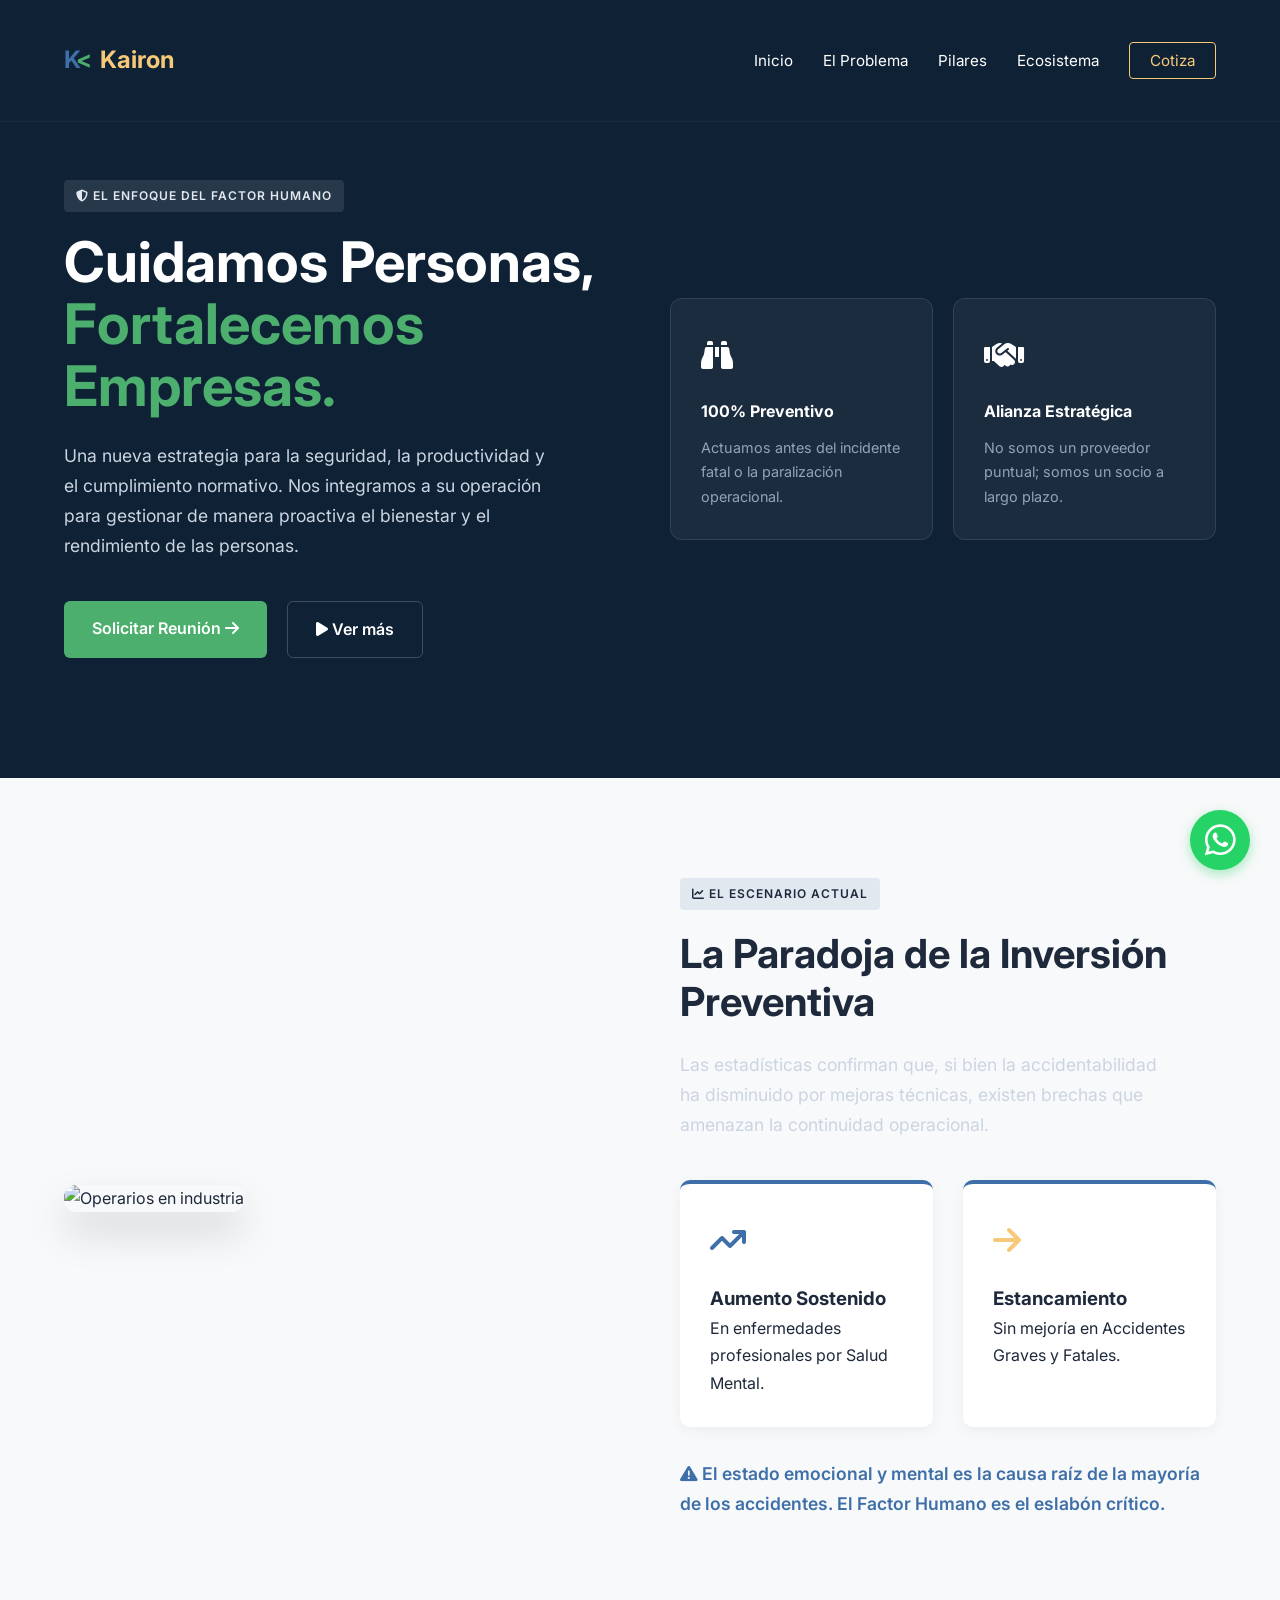
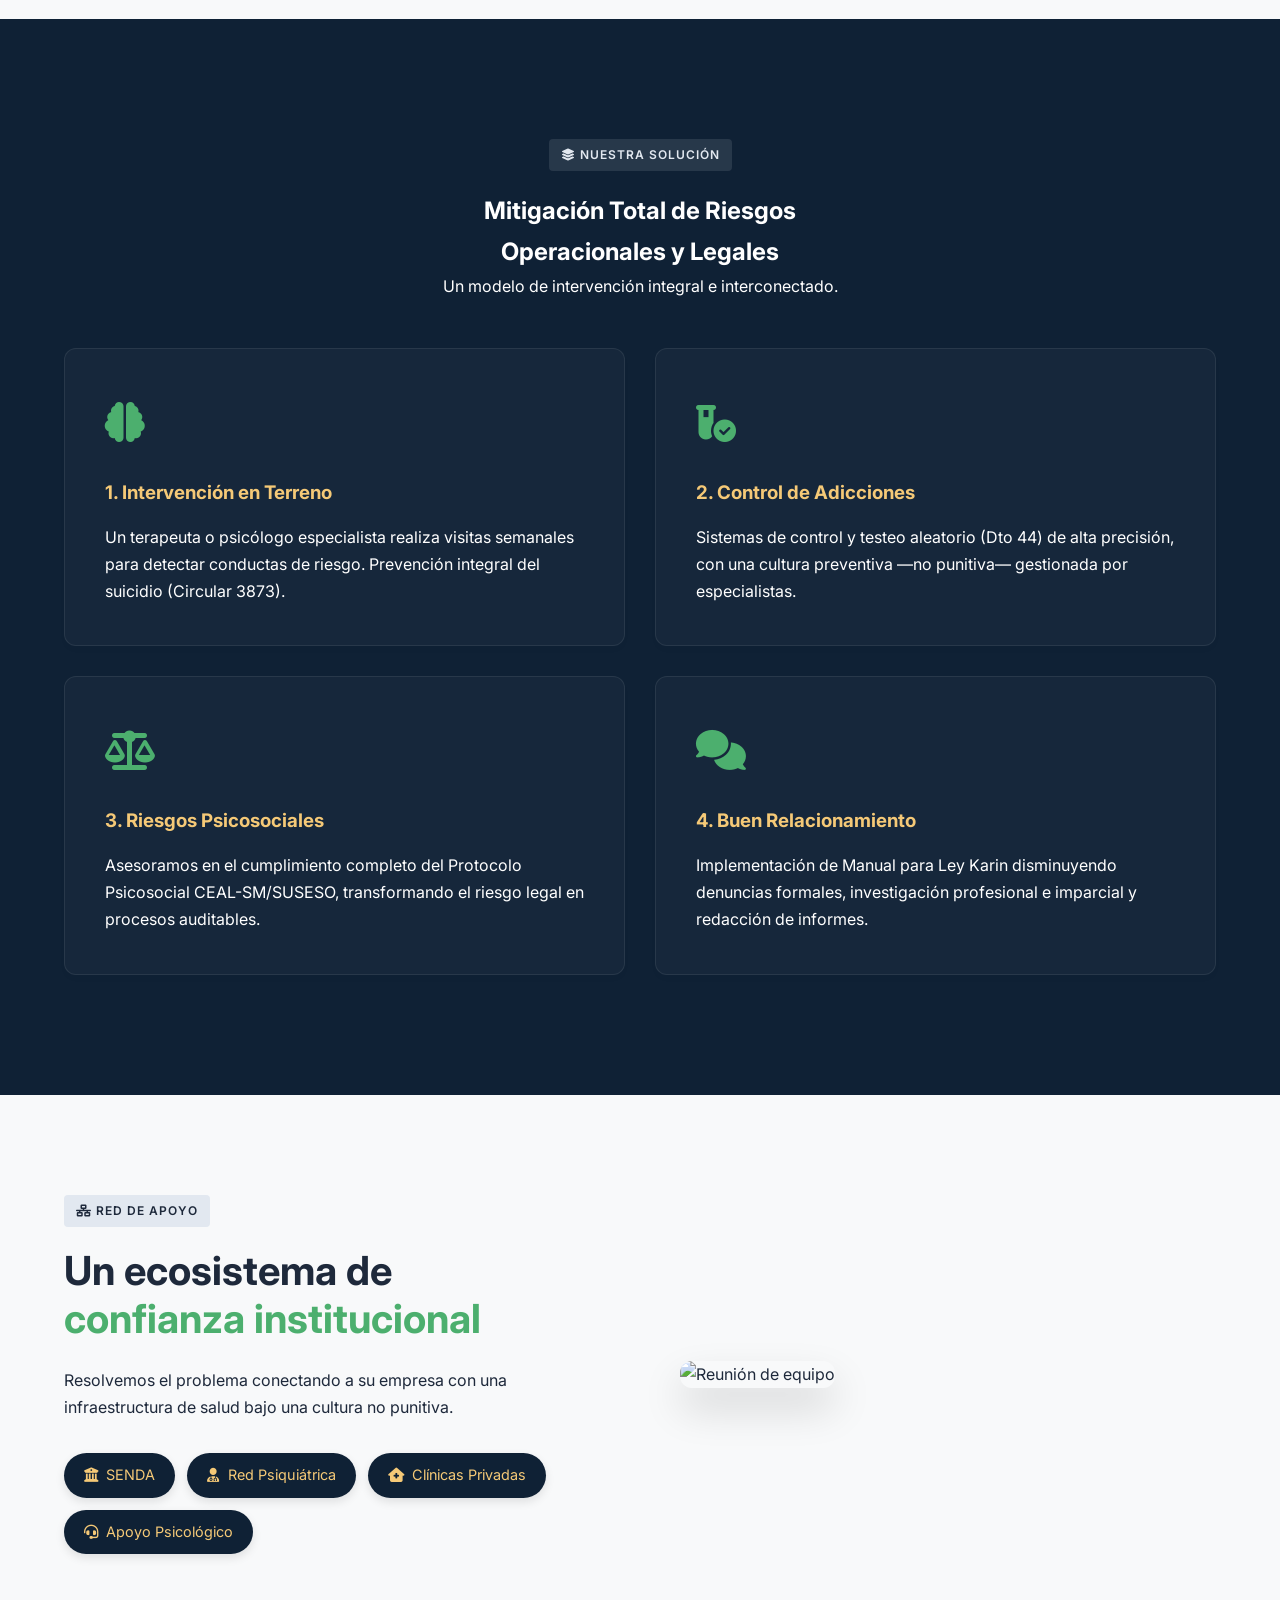
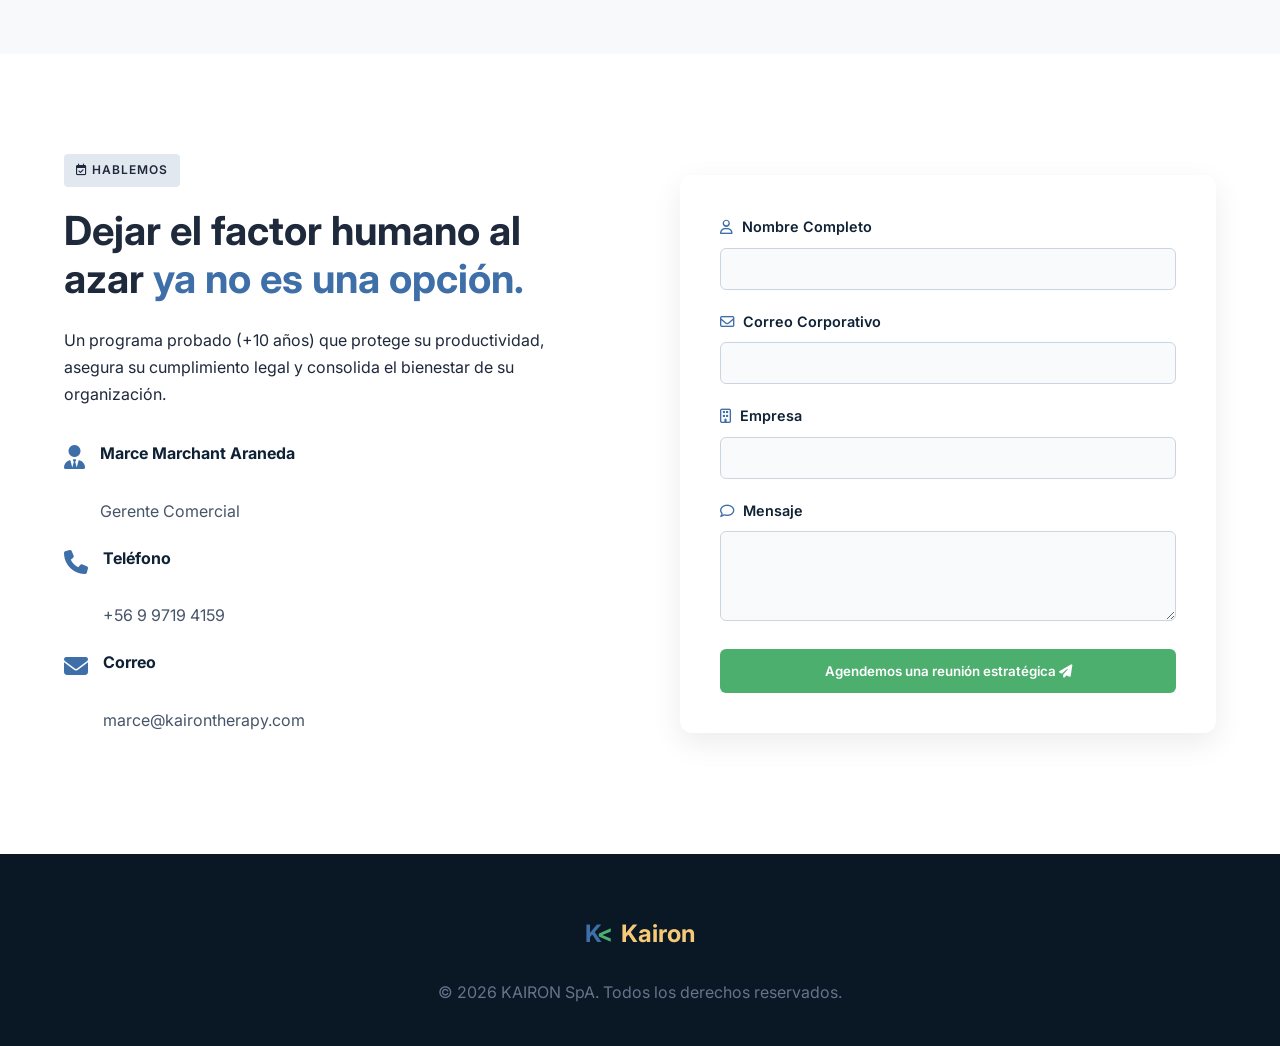
==== index.html @ 21317ecf "version no 1 del sitio" ====
<!DOCTYPE html>
<html lang="es">
<head>
    <meta charset="UTF-8">
    <meta name="viewport" content="width=device-width, initial-scale=1.0">
    <title>Kairon | Cuidamos Personas, Fortalecemos Empresas</title>
    <meta name="description" content="Una nueva estrategia para la seguridad, la productividad y el cumplimiento normativo. El Enfoque del Factor Humano.">
    <!-- Font Awesome para Iconos -->
    <link rel="stylesheet" href="https://cdnjs.cloudflare.com/ajax/libs/font-awesome/6.4.0/css/all.min.css">
    <link rel="stylesheet" href="assets/css/styles.css">
    <link href="https://fonts.googleapis.com/css2?family=Inter:wght@300;400;600;700&display=swap" rel="stylesheet">
</head>
<body>

    <!-- Navegación -->
    <nav id="navbar">
        <div class="nav-container">
            <div class="logo">
                <span class="logo-k">K<span class="logo-arrow">&lt;</span></span> <span class="logo-text">Kairon</span>
            </div>
            <div class="hamburger" id="hamburger">
                <span></span><span></span><span></span>
            </div>
            <ul class="nav-links" id="nav-links">
                <li><a href="#inicio">Inicio</a></li>
                <li><a href="#el-problema">El Problema</a></li>
                <li><a href="#servicios">Pilares</a></li>
                <li><a href="#ecosistema">Ecosistema</a></li>
                <li><a href="#contacto" class="btn-outline">Cotiza</a></li>
            </ul>
        </div>
    </nav>

    <!-- Hero Section con Imagen de Fondo -->
    <section id="inicio" class="hero section-dark has-bg-img" style="background-image: url('https://images.unsplash.com/photo-1541888086425-d81bb19240f5?ixlib=rb-4.0.3&auto=format&fit=crop&w=1920&q=80');">
        <div class="hero-overlay"></div>
        <div class="container hero-grid relative-z">
            <div class="hero-content">
                <div class="badge"><i class="fa-solid fa-shield-halved"></i> EL ENFOQUE DEL FACTOR HUMANO</div>
                <h1>Cuidamos Personas,<br><span class="highlight-green">Fortalecemos Empresas.</span></h1>
                <p>Una nueva estrategia para la seguridad, la productividad y el cumplimiento normativo. Nos integramos a su operación para gestionar de manera proactiva el bienestar y el rendimiento de las personas.</p>
                
                <div class="hero-actions">
                    <a href="#contacto" class="btn-primary">Solicitar Reunión <i class="fa-solid fa-arrow-right"></i></a>
                    <a href="#el-problema" class="btn-secondary"><i class="fa-solid fa-play"></i> Ver más</a>
                </div>
            </div>
            
            <div class="hero-cards">
                <div class="glass-card">
                    <div class="card-icon blue-icon"><i class="fa-solid fa-binoculars"></i></div>
                    <h4>100% Preventivo</h4>
                    <p>Actuamos antes del incidente fatal o la paralización operacional.</p>
                </div>
                <div class="glass-card">
                    <div class="card-icon green-icon"><i class="fa-solid fa-handshake"></i></div>
                    <h4>Alianza Estratégica</h4>
                    <p>No somos un proveedor puntual; somos un socio a largo plazo.</p>
                </div>
            </div>
        </div>
    </section>

    <!-- El Problema (Split Layout con Imagen) -->
    <section id="el-problema" class="section-light">
        <div class="container split-layout">
            <div class="image-content">
                <img src="https://images.unsplash.com/photo-1581091226825-a6a2a5aee158?ixlib=rb-4.0.3&auto=format&fit=crop&w=800&q=80" alt="Operarios en industria" class="rounded-img shadow-lg">
            </div>
            <div class="text-content">
                <div class="badge-light"><i class="fa-solid fa-chart-line"></i> EL ESCENARIO ACTUAL</div>
                <h2>La Paradoja de la Inversión Preventiva</h2>
                <p class="subtitle">Las estadísticas confirman que, si bien la accidentabilidad ha disminuido por mejoras técnicas, existen brechas que amenazan la continuidad operacional.</p>
                
                <div class="problem-grid mt-4">
                    <div class="problem-card">
                        <div class="problem-icon highlight-blue"><i class="fa-solid fa-arrow-trend-up"></i></div>
                        <h3>Aumento Sostenido</h3>
                        <p>En enfermedades profesionales por Salud Mental.</p>
                    </div>
                    <div class="problem-card">
                        <div class="problem-icon highlight-cream"><i class="fa-solid fa-arrow-right"></i></div>
                        <h3>Estancamiento</h3>
                        <p>Sin mejoría en Accidentes Graves y Fatales.</p>
                    </div>
                </div>
                <p class="mt-4 highlight-blue" style="font-weight: 600; font-size: 1.1rem;">
                    <i class="fa-solid fa-triangle-exclamation"></i> El estado emocional y mental es la causa raíz de la mayoría de los accidentes. El Factor Humano es el eslabón crítico.
                </p>
            </div>
        </div>
    </section>

    <!-- Servicios (4 Pilares) con Iconos Modernos -->
    <section id="servicios" class="section-dark">
        <div class="container">
            <div class="text-center mb-5">
                <div class="badge"><i class="fa-solid fa-layer-group"></i> NUESTRA SOLUCIÓN</div>
                <h2>Mitigación Total de Riesgos<br>Operacionales y Legales</h2>
                <p>Un modelo de intervención integral e interconectado.</p>
            </div>
            <div class="services-grid">
                <div class="service-card dark">
                    <div class="service-icon"><i class="fa-solid fa-brain"></i></div>
                    <h3>1. Intervención en Terreno</h3>
                    <p>Un terapeuta o psicólogo especialista realiza visitas semanales para detectar conductas de riesgo. Prevención integral del suicidio (Circular 3873).</p>
                </div>
                <div class="service-card dark">
                    <div class="service-icon"><i class="fa-solid fa-vial-circle-check"></i></div>
                    <h3>2. Control de Adicciones</h3>
                    <p>Sistemas de control y testeo aleatorio (Dto 44) de alta precisión, con una cultura preventiva —no punitiva— gestionada por especialistas.</p>
                </div>
                <div class="service-card dark">
                    <div class="service-icon"><i class="fa-solid fa-scale-balanced"></i></div>
                    <h3>3. Riesgos Psicosociales</h3>
                    <p>Asesoramos en el cumplimiento completo del Protocolo Psicosocial CEAL-SM/SUSESO, transformando el riesgo legal en procesos auditables.</p>
                </div>
                <div class="service-card dark">
                    <div class="service-icon"><i class="fa-solid fa-comments"></i></div>
                    <h3>4. Buen Relacionamiento</h3>
                    <p>Implementación de Manual para Ley Karin disminuyendo denuncias formales, investigación profesional e imparcial y redacción de informes.</p>
                </div>
            </div>
        </div>
    </section>

    <!-- Inteligencia y Ecosistema (Split Backgrounds) -->
    <section id="ecosistema" class="section-light">
        <div class="container split-layout">
            <div class="text-content">
                <div class="badge-light"><i class="fa-solid fa-network-wired"></i> RED DE APOYO</div>
                <h2>Un ecosistema de<br><span class="highlight-green">confianza institucional</span></h2>
                <p>Resolvemos el problema conectando a su empresa con una infraestructura de salud bajo una cultura no punitiva.</p>
                <div class="ecosystem-tags mt-4">
                    <span class="tag"><i class="fa-solid fa-building-columns"></i> SENDA</span>
                    <span class="tag"><i class="fa-solid fa-user-doctor"></i> Red Psiquiátrica</span>
                    <span class="tag"><i class="fa-solid fa-house-medical"></i> Clínicas Privadas</span>
                    <span class="tag"><i class="fa-solid fa-headset"></i> Apoyo Psicológico</span>
                </div>
            </div>
            <div class="image-content">
                <img src="https://images.unsplash.com/photo-1552664730-d307ca884978?ixlib=rb-4.0.3&auto=format&fit=crop&w=800&q=80" alt="Reunión de equipo" class="rounded-img shadow-lg">
            </div>
        </div>
    </section>

    <!-- Contacto Funcional -->
    <section id="contacto" class="section-white">
        <div class="container split-layout">
            <div class="contact-info">
                <div class="badge-light"><i class="fa-regular fa-calendar-check"></i> HABLEMOS</div>
                <h2>Dejar el factor humano al azar <span class="highlight-blue">ya no es una opción.</span></h2>
                <p>Un programa probado (+10 años) que protege su productividad, asegura su cumplimiento legal y consolida el bienestar de su organización.</p>
                
                <div class="contact-details mt-4">
                    <div class="detail-item">
                        <i class="fa-solid fa-user-tie highlight-blue"></i>
                        <div>
                            <strong>Marce Marchant Araneda</strong><br>
                            Gerente Comercial
                        </div>
                    </div>
                    <div class="detail-item">
                        <i class="fa-solid fa-phone highlight-blue"></i>
                        <div>
                            <strong>Teléfono</strong><br>
                            +56 9 9719 4159
                        </div>
                    </div>
                    <div class="detail-item">
                        <i class="fa-solid fa-envelope highlight-blue"></i>
                        <div>
                            <strong>Correo</strong><br>
                            marce@kairontherapy.com
                        </div>
                    </div>
                </div>
            </div>
            
            <div class="contact-form-container">
                <form class="elegant-form" action="enviar.php" method="POST">
                    <div class="form-group">
                        <label><i class="fa-regular fa-user"></i> Nombre Completo</label>
                        <input type="text" name="nombre" required>
                    </div>
                    <div class="form-group">
                        <label><i class="fa-regular fa-envelope"></i> Correo Corporativo</label>
                        <input type="email" name="correo" required>
                    </div>
                    <div class="form-group">
                        <label><i class="fa-regular fa-building"></i> Empresa</label>
                        <input type="text" name="empresa" required>
                    </div>
                    <div class="form-group">
                        <label><i class="fa-regular fa-comment"></i> Mensaje</label>
                        <textarea rows="4" name="mensaje" required></textarea>
                    </div>
                    <button type="submit" class="btn-primary full-width">Agendemos una reunión estratégica <i class="fa-solid fa-paper-plane"></i></button>
                </form>
            </div>
        </div>
    </section>

    <!-- WhatsApp Flotante -->
    <a href="https://wa.me/56997194159" class="whatsapp-btn" target="_blank" rel="noopener noreferrer">
        <i class="fa-brands fa-whatsapp"></i>
    </a>

    <footer>
        <div class="container text-center">
            <div class="logo justify-center mb-4">
                <span class="logo-k">K<span class="logo-arrow">&lt;</span></span> <span class="logo-text">Kairon</span>
            </div>
            <p>&copy; 2026 KAIRON SpA. Todos los derechos reservados.</p>
        </div>
    </footer>

    <script src="assets/js/script.js"></script>
</body>
</html>
---- assets/css/styles.css ----
/* Variables Globales (Paleta Kairon SpA) */
:root {
    --bg-dark: #0f2135; /* Azul oscuro Kairon */
    --bg-darker: #0a1725;
    --bg-light: #f8f9fa;
    --bg-white: #ffffff;
    --text-cream: #F5C977; /* Crema Kairon */
    --text-green: #4CAF6E; /* Verde Kairon */
    --text-blue: #3E6FA8;  /* Celeste Kairon */
    --text-light: #e2e8f0;
    --text-dark: #1e293b;
    --font-main: 'Inter', sans-serif;
}

* { margin: 0; padding: 0; box-sizing: border-box; font-family: var(--font-main); }
body { background-color: var(--bg-white); color: var(--text-dark); line-height: 1.7; -webkit-font-smoothing: antialiased; }
.container { max-width: 1200px; margin: 0 auto; padding: 0 24px; }
.mb-4 { margin-bottom: 1.5rem; } .mb-5 { margin-bottom: 3rem; } 
.mt-4 { margin-top: 2rem; } .mt-5 { margin-top: 3rem; }
.text-center { text-align: center; }
.justify-center { justify-content: center; }
.relative-z { position: relative; z-index: 2; }

/* Tipografía de utilidad */
.highlight-green { color: var(--text-green); }
.highlight-cream { color: var(--text-cream); }
.highlight-blue { color: var(--text-blue); }

/* Botones */
.btn-primary { background-color: var(--text-green); color: var(--bg-white); padding: 14px 28px; border-radius: 6px; text-decoration: none; font-weight: 600; display: inline-block; border: none; cursor: pointer; transition: 0.3s; }
.btn-primary:hover { background-color: #3d8c58; transform: translateY(-2px); }
.btn-secondary { background-color: transparent; color: var(--bg-white); padding: 14px 28px; border-radius: 6px; text-decoration: none; font-weight: 600; display: inline-block; border: 1px solid rgba(255,255,255,0.2); transition: 0.3s; }
.btn-secondary:hover { background-color: rgba(255,255,255,0.1); }
.btn-outline { border: 1px solid var(--text-cream); color: var(--text-cream) !important; padding: 8px 20px; border-radius: 4px; }
.btn-outline:hover { background-color: var(--text-cream); color: var(--bg-dark) !important; }
.full-width { width: 100%; text-align: center; }

/* Navegación */
nav { position: fixed; top: 0; width: 100%; background-color: var(--bg-dark); z-index: 1000; transition: 0.3s; border-bottom: 1px solid rgba(255,255,255,0.05); }
.nav-container { max-width: 1200px; margin: 0 auto; display: flex; justify-content: space-between; align-items: center; padding: 20px 24px; }
.logo { font-size: 24px; font-weight: 700; display: flex; align-items: center; gap: 8px; }
.logo-k { color: var(--text-blue); } .logo-arrow { color: var(--text-green); margin-left: -5px; } .logo-text { color: var(--text-cream); }
.nav-links { list-style: none; display: flex; align-items: center; gap: 30px; }
.nav-links a { color: var(--bg-white); text-decoration: none; font-size: 0.95rem; transition: 0.3s; }
.nav-links a:hover { opacity: 0.8; }
.hamburger { display: none; cursor: pointer; flex-direction: column; gap: 5px; }
.hamburger span { width: 25px; height: 3px; background-color: var(--text-cream); border-radius: 2px; }

/* Imágenes y Fondos */
.has-bg-img { position: relative; background-size: cover; background-position: center; background-attachment: fixed; }
.hero-overlay { position: absolute; top: 0; left: 0; width: 100%; height: 100%; background: linear-gradient(to right, rgba(15,33,53,0.95) 0%, rgba(15,33,53,0.7) 100%); z-index: 1; }
.rounded-img { width: 100%; border-radius: 12px; object-fit: cover; }
.shadow-lg { box-shadow: 0 20px 40px rgba(0,0,0,0.15); }

/* Secciones */
.section-dark { background-color: var(--bg-dark); color: var(--bg-white); padding: 120px 0; }
.section-light { background-color: var(--bg-light); color: var(--text-dark); padding: 100px 0; }
.section-white { background-color: var(--bg-white); color: var(--text-dark); padding: 100px 0; }

/* Hero */
.hero-grid { display: grid; grid-template-columns: 1fr 1fr; gap: 60px; align-items: center; margin-top: 60px; }
.badge, .badge-light { display: inline-block; padding: 6px 12px; border-radius: 4px; font-size: 0.75rem; letter-spacing: 1px; margin-bottom: 20px; font-weight: 600; }
.badge { background: rgba(255,255,255,0.1); color: var(--text-light); }
.badge-light { background: #e2e8f0; color: var(--text-dark); }
.hero-content h1 { font-size: 3.5rem; line-height: 1.1; margin-bottom: 24px; }
.hero-content p, .subtitle { font-size: 1.1rem; color: #cbd5e1; margin-bottom: 40px; max-width: 90%; }
.hero-actions { display: flex; gap: 20px; flex-wrap: wrap; }
.hero-cards { display: grid; grid-template-columns: 1fr 1fr; gap: 20px; }
.glass-card { background: rgba(255,255,255,0.05); backdrop-filter: blur(10px); border: 1px solid rgba(255,255,255,0.1); padding: 30px; border-radius: 12px; }
.glass-card h4 { color: var(--bg-white); margin-bottom: 10px; }
.glass-card p { font-size: 0.9rem; color: #94a3b8; }
.card-icon { font-size: 2rem; margin-bottom: 15px; }

/* Grids Especiales */
.split-layout { display: grid; grid-template-columns: 1fr 1fr; gap: 80px; align-items: center; }
.split-layout h2 { font-size: 2.5rem; margin-bottom: 24px; line-height: 1.2; }
.problem-grid { display: grid; grid-template-columns: 1fr 1fr; gap: 30px; text-align: left; }
.problem-card { background: var(--bg-white); padding: 30px; border-radius: 10px; box-shadow: 0 4px 15px rgba(0,0,0,0.05); border-top: 4px solid var(--text-blue); }
.problem-icon { font-size: 2rem; margin-bottom: 15px; }

/* Servicios */
.services-grid { display: grid; grid-template-columns: repeat(2, 1fr); gap: 30px; }
.service-card { background: var(--bg-white); padding: 40px; border-radius: 12px; box-shadow: 0 4px 6px rgba(0,0,0,0.02); transition: transform 0.3s; }
.service-card:hover { transform: translateY(-5px); }
.service-card.dark { background: rgba(255,255,255,0.03); border: 1px solid rgba(255,255,255,0.08); }
.service-card.dark h3 { color: var(--text-cream); margin-bottom: 15px;}
.service-icon { font-size: 2.5rem; margin-bottom: 20px; color: var(--text-green); }

/* Listas y Tags */
.ecosystem-tags { display: flex; flex-wrap: wrap; gap: 12px; }
.tag { background: var(--bg-dark); color: var(--text-cream); padding: 10px 20px; border-radius: 30px; font-size: 0.9rem; display: flex; align-items: center; gap: 8px; box-shadow: 0 4px 10px rgba(0,0,0,0.1); }

/* Formulario */
.elegant-form { background: var(--bg-white); padding: 40px; border-radius: 12px; box-shadow: 0 10px 30px rgba(0,0,0,0.08); }
.form-group { margin-bottom: 20px; }
.form-group label { display: block; margin-bottom: 8px; font-size: 0.9rem; font-weight: 600; color: var(--bg-dark); }
.form-group label i { color: var(--text-blue); margin-right: 5px; }
.form-group input, .form-group textarea { width: 100%; padding: 12px; border: 1px solid #cbd5e1; border-radius: 6px; background: #f8fafc; transition: 0.3s; }
.form-group input:focus, .form-group textarea:focus { outline: none; border-color: var(--text-green); background: var(--bg-white); }

.detail-item { display: flex; align-items: flex-start; gap: 15px; margin-bottom: 20px; color: #475569; }
.detail-item i { font-size: 1.5rem; margin-top: 5px; }
.detail-item strong { color: var(--bg-dark); display: block; margin-bottom: 3px;}

/* WhatsApp */
.whatsapp-btn { position: fixed; bottom: 30px; right: 30px; background-color: #25d366; color: white; border-radius: 50%; width: 60px; height: 60px; display: flex; align-items: center; justify-content: center; box-shadow: 0 4px 12px rgba(37,211,102,0.4); z-index: 999; transition: 0.3s; font-size: 35px; text-decoration: none; }
.whatsapp-btn:hover { transform: scale(1.1); }
footer { background-color: var(--bg-darker); color: #64748b; padding: 60px 0 40px; }

/* Responsive Media Queries */
@media (max-width: 992px) {
    .hero-grid, .split-layout, .services-grid, .problem-grid { grid-template-columns: 1fr; gap: 40px; }
    .hero-content h1 { font-size: 2.8rem; }
}

@media (max-width: 768px) {
    .hamburger { display: flex; }
    .nav-links { position: absolute; top: 100%; left: 0; width: 100%; background-color: var(--bg-dark); flex-direction: column; padding: 20px 0; gap: 15px; display: none; border-top: 1px solid rgba(255,255,255,0.1); }
    .nav-links.active { display: flex; }
    .hero-content h1 { font-size: 2.2rem; }
    .hero-cards { grid-template-columns: 1fr; }
    .section-dark, .section-light, .section-white { padding: 60px 0; }
    .elegant-form { padding: 25px; }
}
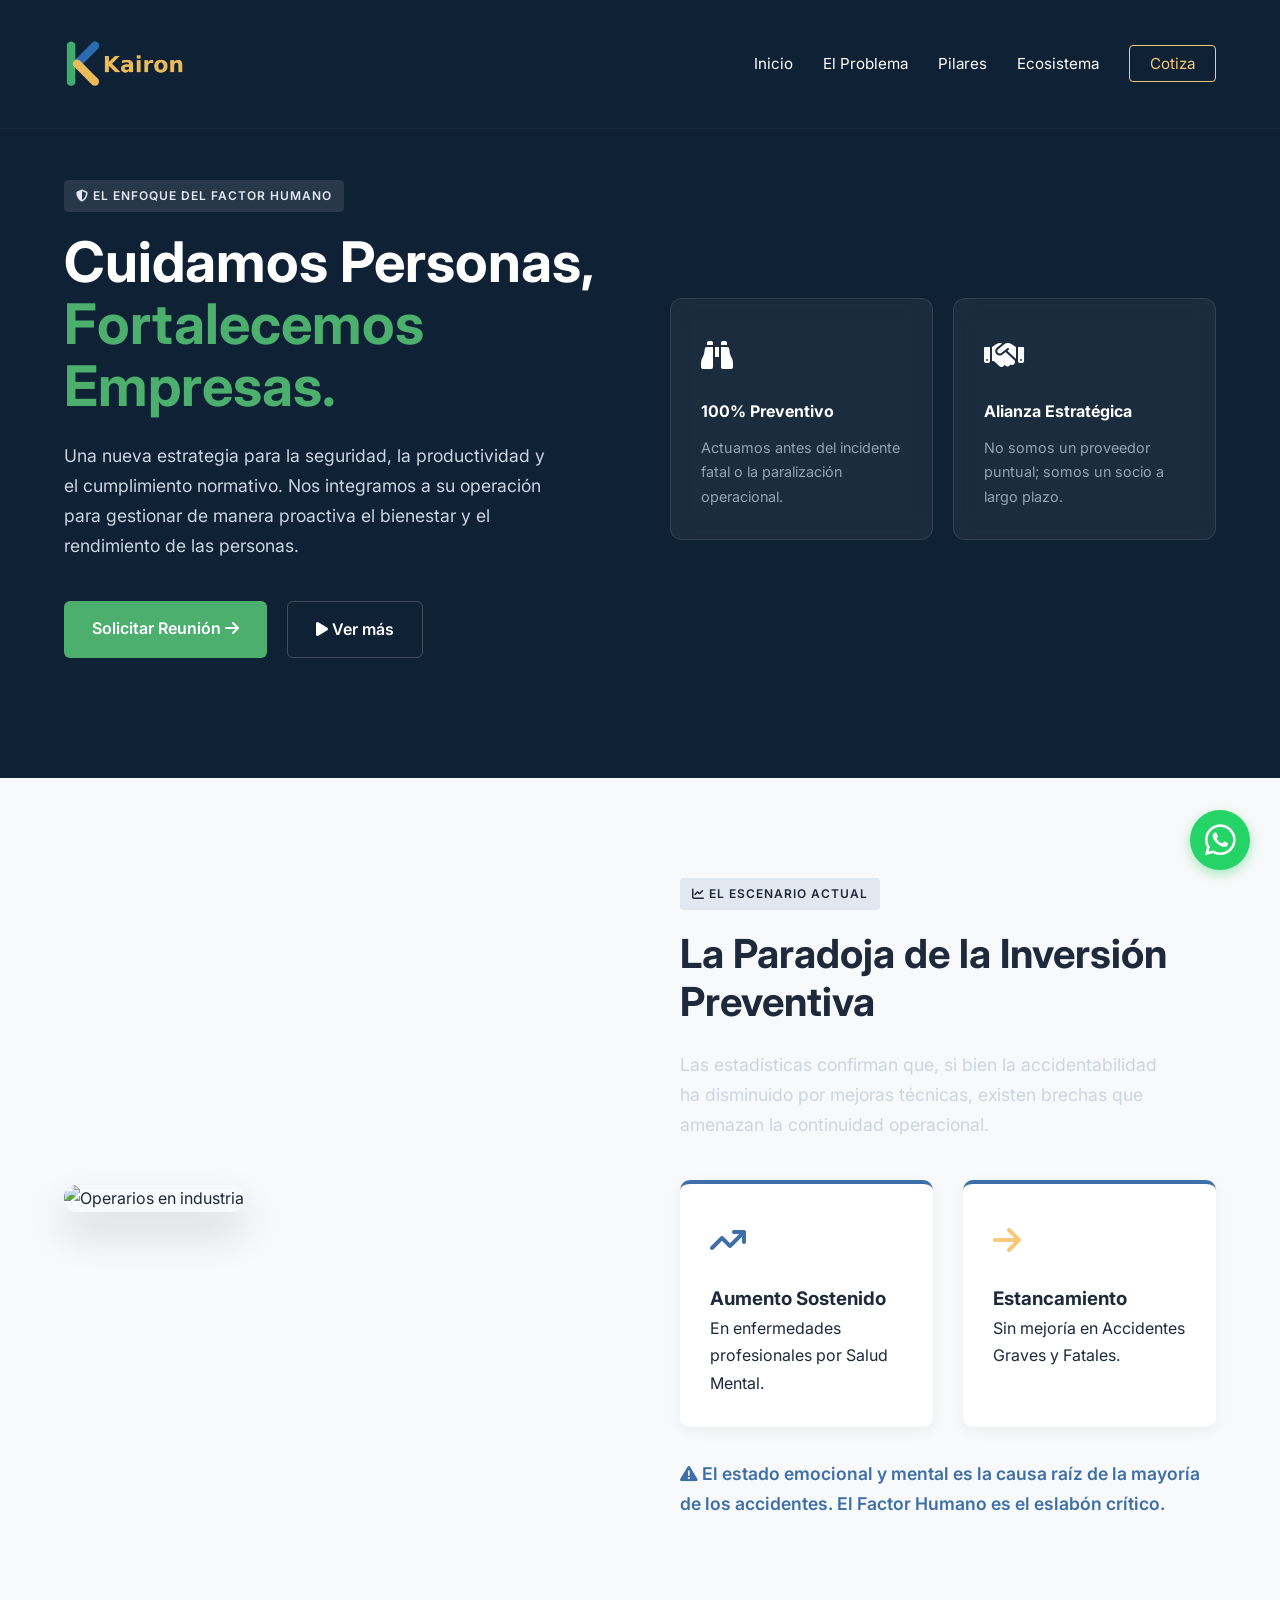
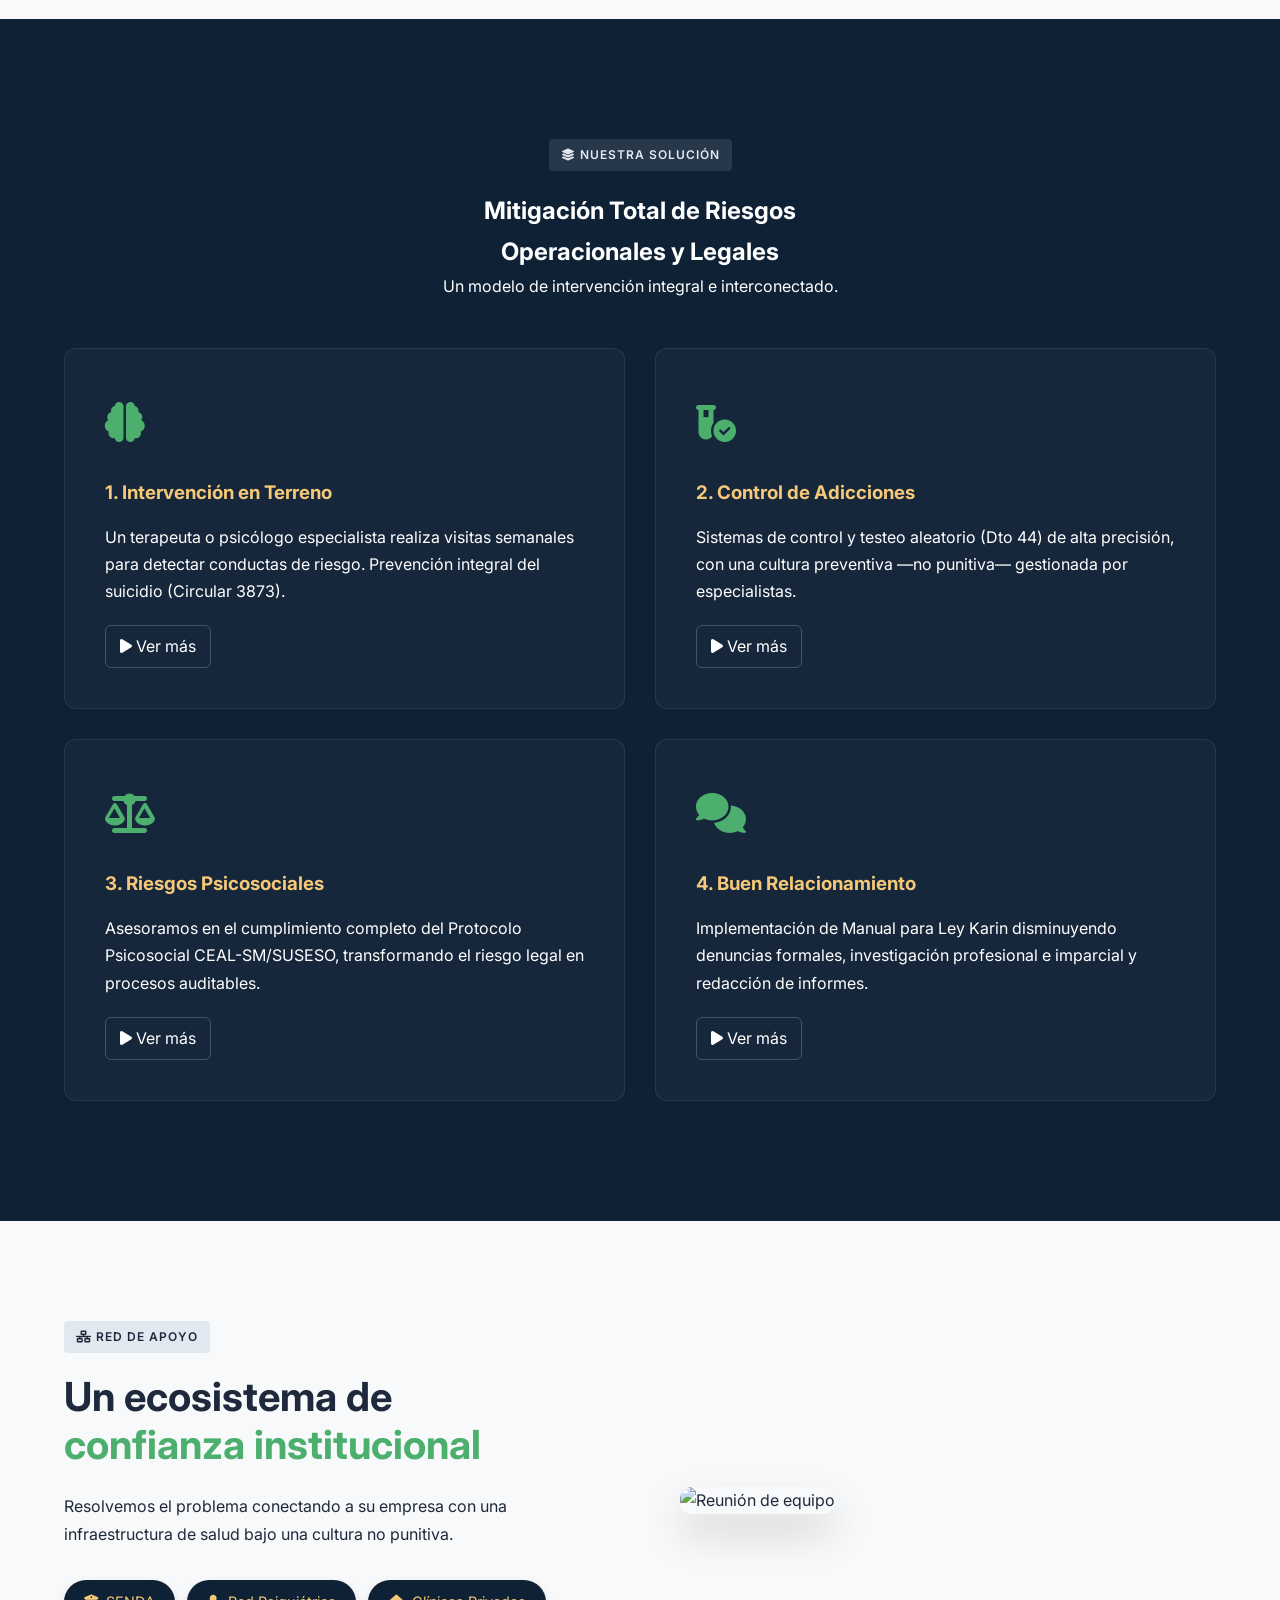
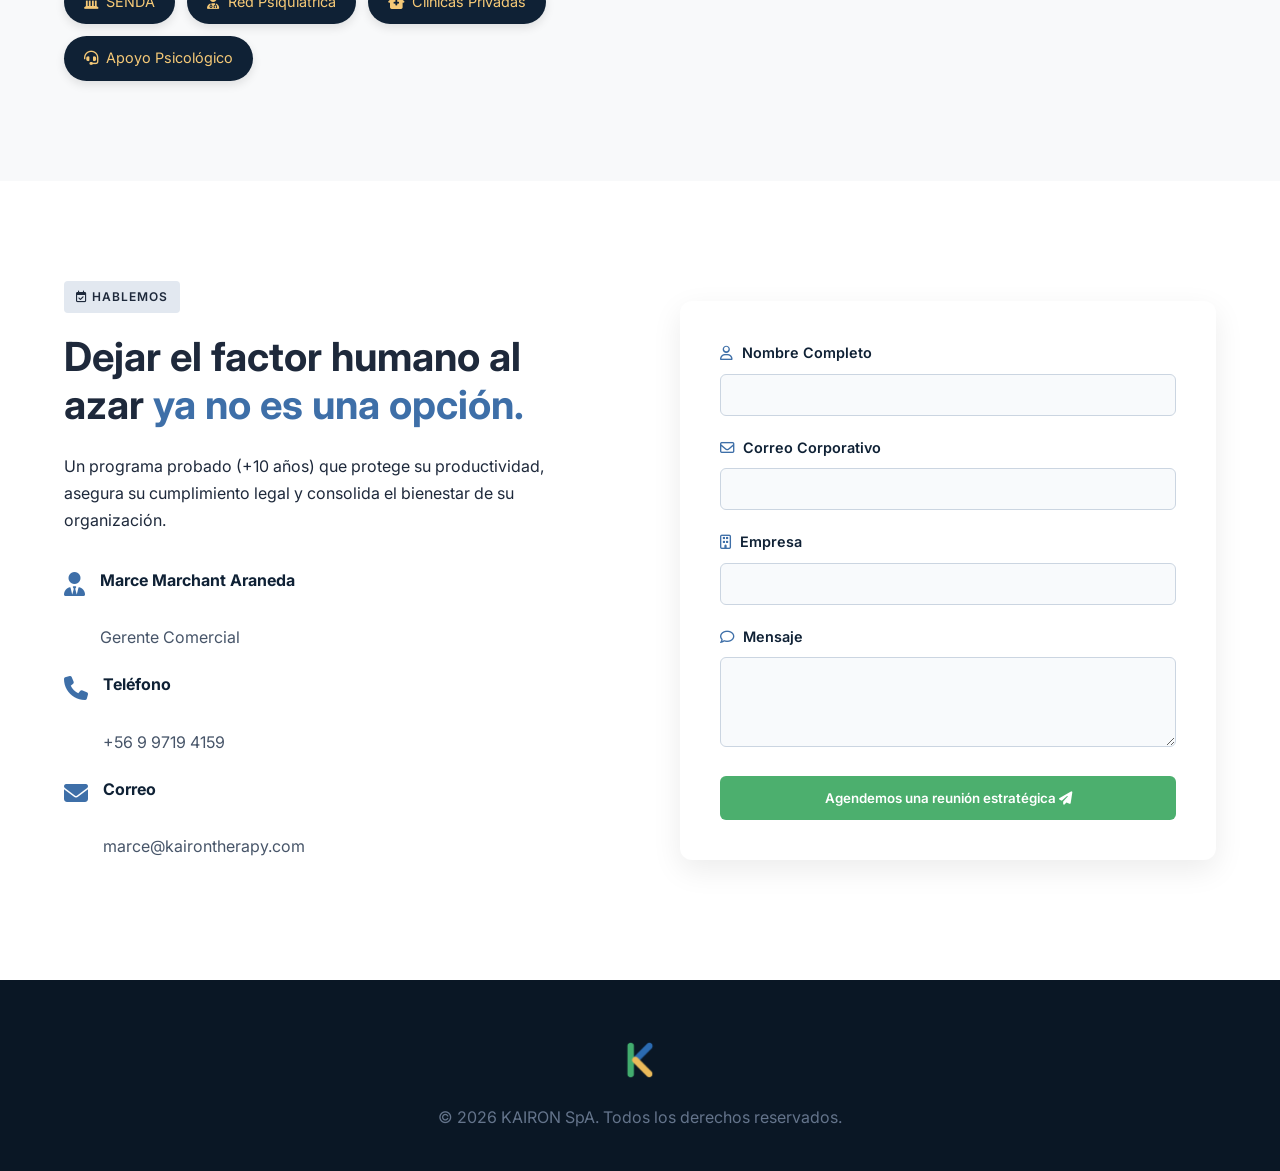
==== commit ef9232ed: "home settings + pilares page" ====
--- a/index.html
+++ b/index.html
@@ -9,6 +9,7 @@
     <link rel="stylesheet" href="https://cdnjs.cloudflare.com/ajax/libs/font-awesome/6.4.0/css/all.min.css">
     <link rel="stylesheet" href="assets/css/styles.css">
     <link href="https://fonts.googleapis.com/css2?family=Inter:wght@300;400;600;700&display=swap" rel="stylesheet">
+    <link rel="icon" type="image/png" href="./assets/img/logos/Kairon_iso.png">
 </head>
 <body>
 
@@ -16,7 +17,7 @@
     <nav id="navbar">
         <div class="nav-container">
             <div class="logo">
-                <span class="logo-k">K<span class="logo-arrow">&lt;</span></span> <span class="logo-text">Kairon</span>
+                <img class="logo-k" src="./assets/img/logos/Kairon-logo_horizontal_1.png" alt="logo kairon therapy">
             </div>
             <div class="hamburger" id="hamburger">
                 <span></span><span></span><span></span>
@@ -104,21 +105,25 @@
                     <div class="service-icon"><i class="fa-solid fa-brain"></i></div>
                     <h3>1. Intervención en Terreno</h3>
                     <p>Un terapeuta o psicólogo especialista realiza visitas semanales para detectar conductas de riesgo. Prevención integral del suicidio (Circular 3873).</p>
+                    <div class="btn-container"><a href="pilares.html#pilar-1" class="btn-tertiary"><i class="fa-solid fa-play"></i> Ver más</a></div>
                 </div>
                 <div class="service-card dark">
                     <div class="service-icon"><i class="fa-solid fa-vial-circle-check"></i></div>
                     <h3>2. Control de Adicciones</h3>
                     <p>Sistemas de control y testeo aleatorio (Dto 44) de alta precisión, con una cultura preventiva —no punitiva— gestionada por especialistas.</p>
+                    <div class="btn-container"><a href="pilares.html#pilar-2" class="btn-tertiary"><i class="fa-solid fa-play"></i> Ver más</a></div>
                 </div>
                 <div class="service-card dark">
                     <div class="service-icon"><i class="fa-solid fa-scale-balanced"></i></div>
                     <h3>3. Riesgos Psicosociales</h3>
                     <p>Asesoramos en el cumplimiento completo del Protocolo Psicosocial CEAL-SM/SUSESO, transformando el riesgo legal en procesos auditables.</p>
+                    <div class="btn-container"><a href="pilares.html#pilar-3" class="btn-tertiary"><i class="fa-solid fa-play"></i> Ver más</a></div>
                 </div>
                 <div class="service-card dark">
                     <div class="service-icon"><i class="fa-solid fa-comments"></i></div>
                     <h3>4. Buen Relacionamiento</h3>
                     <p>Implementación de Manual para Ley Karin disminuyendo denuncias formales, investigación profesional e imparcial y redacción de informes.</p>
+                    <div class="btn-container"><a href="pilares.html#pilar-4" class="btn-tertiary"><i class="fa-solid fa-play"></i> Ver más</a></div>
                 </div>
             </div>
         </div>
@@ -209,7 +214,7 @@
     <footer>
         <div class="container text-center">
             <div class="logo justify-center mb-4">
-                <span class="logo-k">K<span class="logo-arrow">&lt;</span></span> <span class="logo-text">Kairon</span>
+                <img class="iso" src="./assets/img/logos/Kairon_iso.png" alt="Iso Kairon Therapy">
             </div>
             <p>&copy; 2026 KAIRON SpA. Todos los derechos reservados.</p>
         </div>
--- a/assets/css/styles.css
+++ b/assets/css/styles.css
@@ -1,124 +1,748 @@
 /* Variables Globales (Paleta Kairon SpA) */
 :root {
-    --bg-dark: #0f2135; /* Azul oscuro Kairon */
+    --bg-dark: #0f2135;
+    /* Azul oscuro Kairon */
     --bg-darker: #0a1725;
     --bg-light: #f8f9fa;
     --bg-white: #ffffff;
-    --text-cream: #F5C977; /* Crema Kairon */
-    --text-green: #4CAF6E; /* Verde Kairon */
-    --text-blue: #3E6FA8;  /* Celeste Kairon */
+    --text-cream: #F5C977;
+    /* Crema Kairon */
+    --text-green: #4CAF6E;
+    /* Verde Kairon */
+    --text-blue: #3E6FA8;
+    /* Celeste Kairon */
     --text-light: #e2e8f0;
     --text-dark: #1e293b;
     --font-main: 'Inter', sans-serif;
 }
 
-* { margin: 0; padding: 0; box-sizing: border-box; font-family: var(--font-main); }
-body { background-color: var(--bg-white); color: var(--text-dark); line-height: 1.7; -webkit-font-smoothing: antialiased; }
-.container { max-width: 1200px; margin: 0 auto; padding: 0 24px; }
-.mb-4 { margin-bottom: 1.5rem; } .mb-5 { margin-bottom: 3rem; } 
-.mt-4 { margin-top: 2rem; } .mt-5 { margin-top: 3rem; }
-.text-center { text-align: center; }
-.justify-center { justify-content: center; }
-.relative-z { position: relative; z-index: 2; }
+* {
+    margin: 0;
+    padding: 0;
+    box-sizing: border-box;
+    font-family: var(--font-main);
+}
+
+body {
+    background-color: var(--bg-white);
+    color: var(--text-dark);
+    line-height: 1.7;
+    -webkit-font-smoothing: antialiased;
+}
+
+.container {
+    max-width: 1200px;
+    margin: 0 auto;
+    padding: 0 24px;
+}
+
+.mb-4 {
+    margin-bottom: 1.5rem;
+}
+
+.mb-5 {
+    margin-bottom: 3rem;
+}
+
+.mt-4 {
+    margin-top: 2rem;
+}
+
+.mt-5 {
+    margin-top: 3rem;
+}
+
+.text-center {
+    text-align: center;
+}
+
+.justify-center {
+    justify-content: center;
+}
+
+.relative-z {
+    position: relative;
+    z-index: 2;
+}
 
 /* Tipografía de utilidad */
-.highlight-green { color: var(--text-green); }
-.highlight-cream { color: var(--text-cream); }
-.highlight-blue { color: var(--text-blue); }
+.highlight-green {
+    color: var(--text-green);
+}
+
+.highlight-cream {
+    color: var(--text-cream);
+}
+
+.highlight-blue {
+    color: var(--text-blue);
+}
 
 /* Botones */
-.btn-primary { background-color: var(--text-green); color: var(--bg-white); padding: 14px 28px; border-radius: 6px; text-decoration: none; font-weight: 600; display: inline-block; border: none; cursor: pointer; transition: 0.3s; }
-.btn-primary:hover { background-color: #3d8c58; transform: translateY(-2px); }
-.btn-secondary { background-color: transparent; color: var(--bg-white); padding: 14px 28px; border-radius: 6px; text-decoration: none; font-weight: 600; display: inline-block; border: 1px solid rgba(255,255,255,0.2); transition: 0.3s; }
-.btn-secondary:hover { background-color: rgba(255,255,255,0.1); }
-.btn-outline { border: 1px solid var(--text-cream); color: var(--text-cream) !important; padding: 8px 20px; border-radius: 4px; }
-.btn-outline:hover { background-color: var(--text-cream); color: var(--bg-dark) !important; }
-.full-width { width: 100%; text-align: center; }
+.btn-primary {
+    background-color: var(--text-green);
+    color: var(--bg-white);
+    padding: 14px 28px;
+    border-radius: 6px;
+    text-decoration: none;
+    font-weight: 600;
+    display: inline-block;
+    border: none;
+    cursor: pointer;
+    transition: 0.3s;
+}
+
+.btn-primary:hover {
+    background-color: #3d8c58;
+    transform: translateY(-2px);
+}
+
+.btn-secondary {
+    background-color: transparent;
+    color: var(--bg-white);
+    padding: 14px 28px;
+    border-radius: 6px;
+    text-decoration: none;
+    font-weight: 600;
+    display: inline-block;
+    border: 1px solid rgba(255, 255, 255, 0.2);
+    transition: 0.3s;
+}
+
+.btn-secondary:hover {
+    background-color: rgba(255, 255, 255, 0.1);
+}
+
+.btn-tertiary {
+    background-color: transparent;
+    color: var(--bg-white);
+    padding: 7px 14px;
+    border-radius: 6px;
+    text-decoration: none;
+    font-weight: 400;
+    display: inline-block;
+    border: 1px solid rgba(255, 255, 255, 0.2);
+    transition: 0.3s;
+}
+
+.btn-tertiary:hover {
+    background-color: rgba(255, 255, 255, 0.1);
+}
+
+.btn-outline {
+    border: 1px solid var(--text-cream);
+    color: var(--text-cream) !important;
+    padding: 8px 20px;
+    border-radius: 4px;
+}
+
+.btn-outline:hover {
+    background-color: var(--text-cream);
+    color: var(--bg-dark) !important;
+}
+
+
+.btn-container {
+    margin-top: 20px;
+}
+
+.full-width {
+    width: 100%;
+    text-align: center;
+}
 
 /* Navegación */
-nav { position: fixed; top: 0; width: 100%; background-color: var(--bg-dark); z-index: 1000; transition: 0.3s; border-bottom: 1px solid rgba(255,255,255,0.05); }
-.nav-container { max-width: 1200px; margin: 0 auto; display: flex; justify-content: space-between; align-items: center; padding: 20px 24px; }
-.logo { font-size: 24px; font-weight: 700; display: flex; align-items: center; gap: 8px; }
-.logo-k { color: var(--text-blue); } .logo-arrow { color: var(--text-green); margin-left: -5px; } .logo-text { color: var(--text-cream); }
-.nav-links { list-style: none; display: flex; align-items: center; gap: 30px; }
-.nav-links a { color: var(--bg-white); text-decoration: none; font-size: 0.95rem; transition: 0.3s; }
-.nav-links a:hover { opacity: 0.8; }
-.hamburger { display: none; cursor: pointer; flex-direction: column; gap: 5px; }
-.hamburger span { width: 25px; height: 3px; background-color: var(--text-cream); border-radius: 2px; }
+nav {
+    position: fixed;
+    top: 0;
+    width: 100%;
+    background-color: var(--bg-dark);
+    z-index: 1000;
+    transition: 0.3s;
+    border-bottom: 1px solid rgba(255, 255, 255, 0.05);
+}
+
+.nav-container {
+    max-width: 1200px;
+    margin: 0 auto;
+    display: flex;
+    justify-content: space-between;
+    align-items: center;
+    padding: 20px 24px;
+}
+
+.logo {
+    font-size: 24px;
+    font-weight: 700;
+    display: flex;
+    align-items: center;
+    gap: 8px;
+}
+
+.logo-k {
+    width: 120px;
+    height: auto;
+}
+
+.iso {
+    width: 50px;
+    height: auto;
+}
+
+.logo-arrow {
+    color: var(--text-green);
+    margin-left: -5px;
+}
+
+.logo-text {
+    color: var(--text-cream);
+}
+
+.nav-links {
+    list-style: none;
+    display: flex;
+    align-items: center;
+    gap: 30px;
+}
+
+.nav-links a {
+    color: var(--bg-white);
+    text-decoration: none;
+    font-size: 0.95rem;
+    transition: 0.3s;
+}
+
+.nav-links a:hover {
+    opacity: 0.8;
+}
+
+.hamburger {
+    display: none;
+    cursor: pointer;
+    flex-direction: column;
+    gap: 5px;
+}
+
+.hamburger span {
+    width: 25px;
+    height: 3px;
+    background-color: var(--text-cream);
+    border-radius: 2px;
+}
 
 /* Imágenes y Fondos */
-.has-bg-img { position: relative; background-size: cover; background-position: center; background-attachment: fixed; }
-.hero-overlay { position: absolute; top: 0; left: 0; width: 100%; height: 100%; background: linear-gradient(to right, rgba(15,33,53,0.95) 0%, rgba(15,33,53,0.7) 100%); z-index: 1; }
-.rounded-img { width: 100%; border-radius: 12px; object-fit: cover; }
-.shadow-lg { box-shadow: 0 20px 40px rgba(0,0,0,0.15); }
+.has-bg-img {
+    position: relative;
+    background-size: cover;
+    background-position: center;
+    background-attachment: fixed;
+}
+
+.hero-overlay {
+    position: absolute;
+    top: 0;
+    left: 0;
+    width: 100%;
+    height: 100%;
+    background: linear-gradient(to right, rgba(15, 33, 53, 0.95) 0%, rgba(15, 33, 53, 0.7) 100%);
+    z-index: 1;
+}
+
+.rounded-img {
+    width: 100%;
+    border-radius: 12px;
+    object-fit: cover;
+}
+
+.shadow-lg {
+    box-shadow: 0 20px 40px rgba(0, 0, 0, 0.15);
+}
 
 /* Secciones */
-.section-dark { background-color: var(--bg-dark); color: var(--bg-white); padding: 120px 0; }
-.section-light { background-color: var(--bg-light); color: var(--text-dark); padding: 100px 0; }
-.section-white { background-color: var(--bg-white); color: var(--text-dark); padding: 100px 0; }
+.section-dark {
+    background-color: var(--bg-dark);
+    color: var(--bg-white);
+    padding: 120px 0;
+}
+
+.section-light {
+    background-color: var(--bg-light);
+    color: var(--text-dark);
+    padding: 100px 0;
+}
+
+.section-white {
+    background-color: var(--bg-white);
+    color: var(--text-dark);
+    padding: 100px 0;
+}
 
 /* Hero */
-.hero-grid { display: grid; grid-template-columns: 1fr 1fr; gap: 60px; align-items: center; margin-top: 60px; }
-.badge, .badge-light { display: inline-block; padding: 6px 12px; border-radius: 4px; font-size: 0.75rem; letter-spacing: 1px; margin-bottom: 20px; font-weight: 600; }
-.badge { background: rgba(255,255,255,0.1); color: var(--text-light); }
-.badge-light { background: #e2e8f0; color: var(--text-dark); }
-.hero-content h1 { font-size: 3.5rem; line-height: 1.1; margin-bottom: 24px; }
-.hero-content p, .subtitle { font-size: 1.1rem; color: #cbd5e1; margin-bottom: 40px; max-width: 90%; }
-.hero-actions { display: flex; gap: 20px; flex-wrap: wrap; }
-.hero-cards { display: grid; grid-template-columns: 1fr 1fr; gap: 20px; }
-.glass-card { background: rgba(255,255,255,0.05); backdrop-filter: blur(10px); border: 1px solid rgba(255,255,255,0.1); padding: 30px; border-radius: 12px; }
-.glass-card h4 { color: var(--bg-white); margin-bottom: 10px; }
-.glass-card p { font-size: 0.9rem; color: #94a3b8; }
-.card-icon { font-size: 2rem; margin-bottom: 15px; }
+.hero-grid {
+    display: grid;
+    grid-template-columns: 1fr 1fr;
+    gap: 60px;
+    align-items: center;
+    margin-top: 60px;
+}
+
+.badge,
+.badge-light {
+    display: inline-block;
+    padding: 6px 12px;
+    border-radius: 4px;
+    font-size: 0.75rem;
+    letter-spacing: 1px;
+    margin-bottom: 20px;
+    font-weight: 600;
+}
+
+.badge {
+    background: rgba(255, 255, 255, 0.1);
+    color: var(--text-light);
+}
+
+.badge-light {
+    background: #e2e8f0;
+    color: var(--text-dark);
+}
+
+.hero-content h1 {
+    font-size: 3.5rem;
+    line-height: 1.1;
+    margin-bottom: 24px;
+}
+
+.hero-content p,
+.subtitle {
+    font-size: 1.1rem;
+    color: #cbd5e1;
+    margin-bottom: 40px;
+    max-width: 90%;
+}
+
+.hero-actions {
+    display: flex;
+    gap: 20px;
+    flex-wrap: wrap;
+}
+
+.hero-cards {
+    display: grid;
+    grid-template-columns: 1fr 1fr;
+    gap: 20px;
+}
+
+.glass-card {
+    background: rgba(255, 255, 255, 0.05);
+    backdrop-filter: blur(10px);
+    border: 1px solid rgba(255, 255, 255, 0.1);
+    padding: 30px;
+    border-radius: 12px;
+}
+
+.glass-card h4 {
+    color: var(--bg-white);
+    margin-bottom: 10px;
+}
+
+.glass-card p {
+    font-size: 0.9rem;
+    color: #94a3b8;
+}
+
+.card-icon {
+    font-size: 2rem;
+    margin-bottom: 15px;
+}
 
 /* Grids Especiales */
-.split-layout { display: grid; grid-template-columns: 1fr 1fr; gap: 80px; align-items: center; }
-.split-layout h2 { font-size: 2.5rem; margin-bottom: 24px; line-height: 1.2; }
-.problem-grid { display: grid; grid-template-columns: 1fr 1fr; gap: 30px; text-align: left; }
-.problem-card { background: var(--bg-white); padding: 30px; border-radius: 10px; box-shadow: 0 4px 15px rgba(0,0,0,0.05); border-top: 4px solid var(--text-blue); }
-.problem-icon { font-size: 2rem; margin-bottom: 15px; }
+.split-layout {
+    display: grid;
+    grid-template-columns: 1fr 1fr;
+    gap: 80px;
+    align-items: center;
+}
+
+.split-layout h2 {
+    font-size: 2.5rem;
+    margin-bottom: 24px;
+    line-height: 1.2;
+}
+
+.problem-grid {
+    display: grid;
+    grid-template-columns: 1fr 1fr;
+    gap: 30px;
+    text-align: left;
+}
+
+.problem-card {
+    background: var(--bg-white);
+    padding: 30px;
+    border-radius: 10px;
+    box-shadow: 0 4px 15px rgba(0, 0, 0, 0.05);
+    border-top: 4px solid var(--text-blue);
+}
+
+.problem-icon {
+    font-size: 2rem;
+    margin-bottom: 15px;
+}
 
 /* Servicios */
-.services-grid { display: grid; grid-template-columns: repeat(2, 1fr); gap: 30px; }
-.service-card { background: var(--bg-white); padding: 40px; border-radius: 12px; box-shadow: 0 4px 6px rgba(0,0,0,0.02); transition: transform 0.3s; }
-.service-card:hover { transform: translateY(-5px); }
-.service-card.dark { background: rgba(255,255,255,0.03); border: 1px solid rgba(255,255,255,0.08); }
-.service-card.dark h3 { color: var(--text-cream); margin-bottom: 15px;}
-.service-icon { font-size: 2.5rem; margin-bottom: 20px; color: var(--text-green); }
+.services-grid {
+    display: grid;
+    grid-template-columns: repeat(2, 1fr);
+    gap: 30px;
+}
+
+.service-card {
+    background: var(--bg-white);
+    padding: 40px;
+    border-radius: 12px;
+    box-shadow: 0 4px 6px rgba(0, 0, 0, 0.02);
+    transition: transform 0.3s;
+}
+
+.service-card:hover {
+    transform: translateY(-5px);
+}
+
+.service-card.dark {
+    background: rgba(255, 255, 255, 0.03);
+    border: 1px solid rgba(255, 255, 255, 0.08);
+}
+
+.service-card.dark h3 {
+    color: var(--text-cream);
+    margin-bottom: 15px;
+}
+
+.service-icon {
+    font-size: 2.5rem;
+    margin-bottom: 20px;
+    color: var(--text-green);
+}
 
 /* Listas y Tags */
-.ecosystem-tags { display: flex; flex-wrap: wrap; gap: 12px; }
-.tag { background: var(--bg-dark); color: var(--text-cream); padding: 10px 20px; border-radius: 30px; font-size: 0.9rem; display: flex; align-items: center; gap: 8px; box-shadow: 0 4px 10px rgba(0,0,0,0.1); }
+.ecosystem-tags {
+    display: flex;
+    flex-wrap: wrap;
+    gap: 12px;
+}
+
+.tag {
+    background: var(--bg-dark);
+    color: var(--text-cream);
+    padding: 10px 20px;
+    border-radius: 30px;
+    font-size: 0.9rem;
+    display: flex;
+    align-items: center;
+    gap: 8px;
+    box-shadow: 0 4px 10px rgba(0, 0, 0, 0.1);
+}
 
 /* Formulario */
-.elegant-form { background: var(--bg-white); padding: 40px; border-radius: 12px; box-shadow: 0 10px 30px rgba(0,0,0,0.08); }
-.form-group { margin-bottom: 20px; }
-.form-group label { display: block; margin-bottom: 8px; font-size: 0.9rem; font-weight: 600; color: var(--bg-dark); }
-.form-group label i { color: var(--text-blue); margin-right: 5px; }
-.form-group input, .form-group textarea { width: 100%; padding: 12px; border: 1px solid #cbd5e1; border-radius: 6px; background: #f8fafc; transition: 0.3s; }
-.form-group input:focus, .form-group textarea:focus { outline: none; border-color: var(--text-green); background: var(--bg-white); }
-
-.detail-item { display: flex; align-items: flex-start; gap: 15px; margin-bottom: 20px; color: #475569; }
-.detail-item i { font-size: 1.5rem; margin-top: 5px; }
-.detail-item strong { color: var(--bg-dark); display: block; margin-bottom: 3px;}
+.elegant-form {
+    background: var(--bg-white);
+    padding: 40px;
+    border-radius: 12px;
+    box-shadow: 0 10px 30px rgba(0, 0, 0, 0.08);
+}
+
+.form-group {
+    margin-bottom: 20px;
+}
+
+.form-group label {
+    display: block;
+    margin-bottom: 8px;
+    font-size: 0.9rem;
+    font-weight: 600;
+    color: var(--bg-dark);
+}
+
+.form-group label i {
+    color: var(--text-blue);
+    margin-right: 5px;
+}
+
+.form-group input,
+.form-group textarea {
+    width: 100%;
+    padding: 12px;
+    border: 1px solid #cbd5e1;
+    border-radius: 6px;
+    background: #f8fafc;
+    transition: 0.3s;
+}
+
+.form-group input:focus,
+.form-group textarea:focus {
+    outline: none;
+    border-color: var(--text-green);
+    background: var(--bg-white);
+}
+
+.detail-item {
+    display: flex;
+    align-items: flex-start;
+    gap: 15px;
+    margin-bottom: 20px;
+    color: #475569;
+}
+
+.detail-item i {
+    font-size: 1.5rem;
+    margin-top: 5px;
+}
+
+.detail-item strong {
+    color: var(--bg-dark);
+    display: block;
+    margin-bottom: 3px;
+}
 
 /* WhatsApp */
-.whatsapp-btn { position: fixed; bottom: 30px; right: 30px; background-color: #25d366; color: white; border-radius: 50%; width: 60px; height: 60px; display: flex; align-items: center; justify-content: center; box-shadow: 0 4px 12px rgba(37,211,102,0.4); z-index: 999; transition: 0.3s; font-size: 35px; text-decoration: none; }
-.whatsapp-btn:hover { transform: scale(1.1); }
-footer { background-color: var(--bg-darker); color: #64748b; padding: 60px 0 40px; }
+.whatsapp-btn {
+    position: fixed;
+    bottom: 30px;
+    right: 30px;
+    background-color: #25d366;
+    color: white;
+    border-radius: 50%;
+    width: 60px;
+    height: 60px;
+    display: flex;
+    align-items: center;
+    justify-content: center;
+    box-shadow: 0 4px 12px rgba(37, 211, 102, 0.4);
+    z-index: 999;
+    transition: 0.3s;
+    font-size: 35px;
+    text-decoration: none;
+}
+
+.whatsapp-btn:hover {
+    transform: scale(1.1);
+}
+
+footer {
+    background-color: var(--bg-darker);
+    color: #64748b;
+    padding: 60px 0 40px;
+}
 
 /* Responsive Media Queries */
 @media (max-width: 992px) {
-    .hero-grid, .split-layout, .services-grid, .problem-grid { grid-template-columns: 1fr; gap: 40px; }
-    .hero-content h1 { font-size: 2.8rem; }
+
+    .hero-grid,
+    .split-layout,
+    .services-grid,
+    .problem-grid {
+        grid-template-columns: 1fr;
+        gap: 40px;
+    }
+
+    .hero-content h1 {
+        font-size: 2.8rem;
+    }
 }
 
 @media (max-width: 768px) {
-    .hamburger { display: flex; }
-    .nav-links { position: absolute; top: 100%; left: 0; width: 100%; background-color: var(--bg-dark); flex-direction: column; padding: 20px 0; gap: 15px; display: none; border-top: 1px solid rgba(255,255,255,0.1); }
-    .nav-links.active { display: flex; }
-    .hero-content h1 { font-size: 2.2rem; }
-    .hero-cards { grid-template-columns: 1fr; }
-    .section-dark, .section-light, .section-white { padding: 60px 0; }
-    .elegant-form { padding: 25px; }
+    .hamburger {
+        display: flex;
+    }
+
+    .nav-links {
+        position: absolute;
+        top: 100%;
+        left: 0;
+        width: 100%;
+        background-color: var(--bg-dark);
+        flex-direction: column;
+        padding: 20px 0;
+        gap: 15px;
+        display: none;
+        border-top: 1px solid rgba(255, 255, 255, 0.1);
+    }
+
+    .nav-links.active {
+        display: flex;
+    }
+
+    .hero-content h1 {
+        font-size: 2.2rem;
+    }
+
+    .hero-cards {
+        grid-template-columns: 1fr;
+    }
+
+    .section-dark,
+    .section-light,
+    .section-white {
+        padding: 60px 0;
+    }
+
+    .elegant-form {
+        padding: 25px;
+    }
+}
+
+/* =========================================
+   ESTILOS PÁGINA PILARES (SERVICIOS)
+   ========================================= */
+
+.pillar-section {
+    padding: 100px 0;
+    border-bottom: 1px solid rgba(255,255,255,0.05);
+}
+
+.pillar-title {
+    font-size: 3rem;
+    line-height: 1.1;
+    margin-bottom: 15px;
+    max-width: 900px;
+    letter-spacing: -1px;
+}
+
+.pillar-subtitle {
+    font-size: 1.4rem;
+    font-weight: 400;
+    font-style: italic;
+    border-left: 4px solid var(--text-blue);
+    padding-left: 20px;
+    margin-bottom: 40px;
+}
+
+.pillar-grid {
+    display: grid;
+    grid-template-columns: 1fr 1.2fr;
+    gap: 60px;
+}
+
+.pillar-context p {
+    margin-bottom: 20px;
+    font-size: 1.05rem;
+    color: inherit;
+    opacity: 0.9;
+}
+
+/* Pasos Numerados (01, 02, 03) */
+.pillar-steps {
+    display: flex;
+    flex-direction: column;
+    gap: 30px;
+}
+
+.step-item {
+    display: flex;
+    gap: 20px;
+    align-items: flex-start;
+}
+
+.step-num {
+    width: 45px;
+    height: 45px;
+    border-radius: 50%;
+    background-color: var(--text-blue);
+    color: var(--bg-white);
+    display: flex;
+    align-items: center;
+    justify-content: center;
+    font-weight: 700;
+    font-size: 1.1rem;
+    flex-shrink: 0;
+}
+
+.step-num.solid-cream { background-color: var(--text-cream); color: var(--bg-dark); }
+.step-num.solid-green { background-color: var(--text-green); color: var(--bg-white); }
+.step-num.solid-blue { background-color: #3b5998; color: var(--bg-white); }
+
+.step-content h4 {
+    font-size: 1.1rem;
+    margin-bottom: 8px;
+    text-transform: uppercase;
+    letter-spacing: 1px;
+}
+
+.step-content p {
+    font-size: 0.95rem;
+    opacity: 0.8;
+}
+
+/* Banner de Impacto (Números) */
+.impact-banner {
+    background: #0a1725;
+    border-radius: 12px;
+    padding: 40px;
+    border: 1px solid rgba(255,255,255,0.05);
+}
+
+.impact-banner.dark-bg {
+    background: #060e17; /* Fondo extra oscuro para contraste en sección clara */
+}
+
+.impact-header {
+    text-align: center;
+    font-size: 0.85rem;
+    font-weight: 700;
+    color: var(--text-blue);
+    letter-spacing: 2px;
+    margin-bottom: 30px;
+}
+
+.impact-grid {
+    display: grid;
+    grid-template-columns: repeat(3, 1fr);
+    gap: 30px;
+    text-align: center;
+}
+
+.impact-stat {
+    display: flex;
+    flex-direction: column;
+}
+
+.stat-big {
+    font-size: 3.5rem;
+    font-weight: 700;
+    line-height: 1;
+    margin-bottom: 10px;
+}
+
+.impact-stat p {
+    font-size: 0.85rem;
+    color: #cbd5e1;
+}
+
+/* Cajas CTA Finales */
+.cta-box {
+    background: rgba(255,255,255,0.05);
+    padding: 40px;
+    border-radius: 12px;
+}
+
+.cta-box-light {
+    background: #f1f5f9;
+    padding: 40px;
+    border-radius: 12px;
+}
+
+.cta-box h3, .cta-box-light h3 {
+    font-size: 1.5rem;
+    margin-bottom: 10px;
+}
+
+/* Modificaciones Responsive para Pilares */
+@media (max-width: 992px) {
+    .pillar-grid { grid-template-columns: 1fr; gap: 40px; }
+    .pillar-title { font-size: 2.2rem; }
+}
+
+@media (max-width: 768px) {
+    .impact-grid { grid-template-columns: 1fr; gap: 30px; }
 }
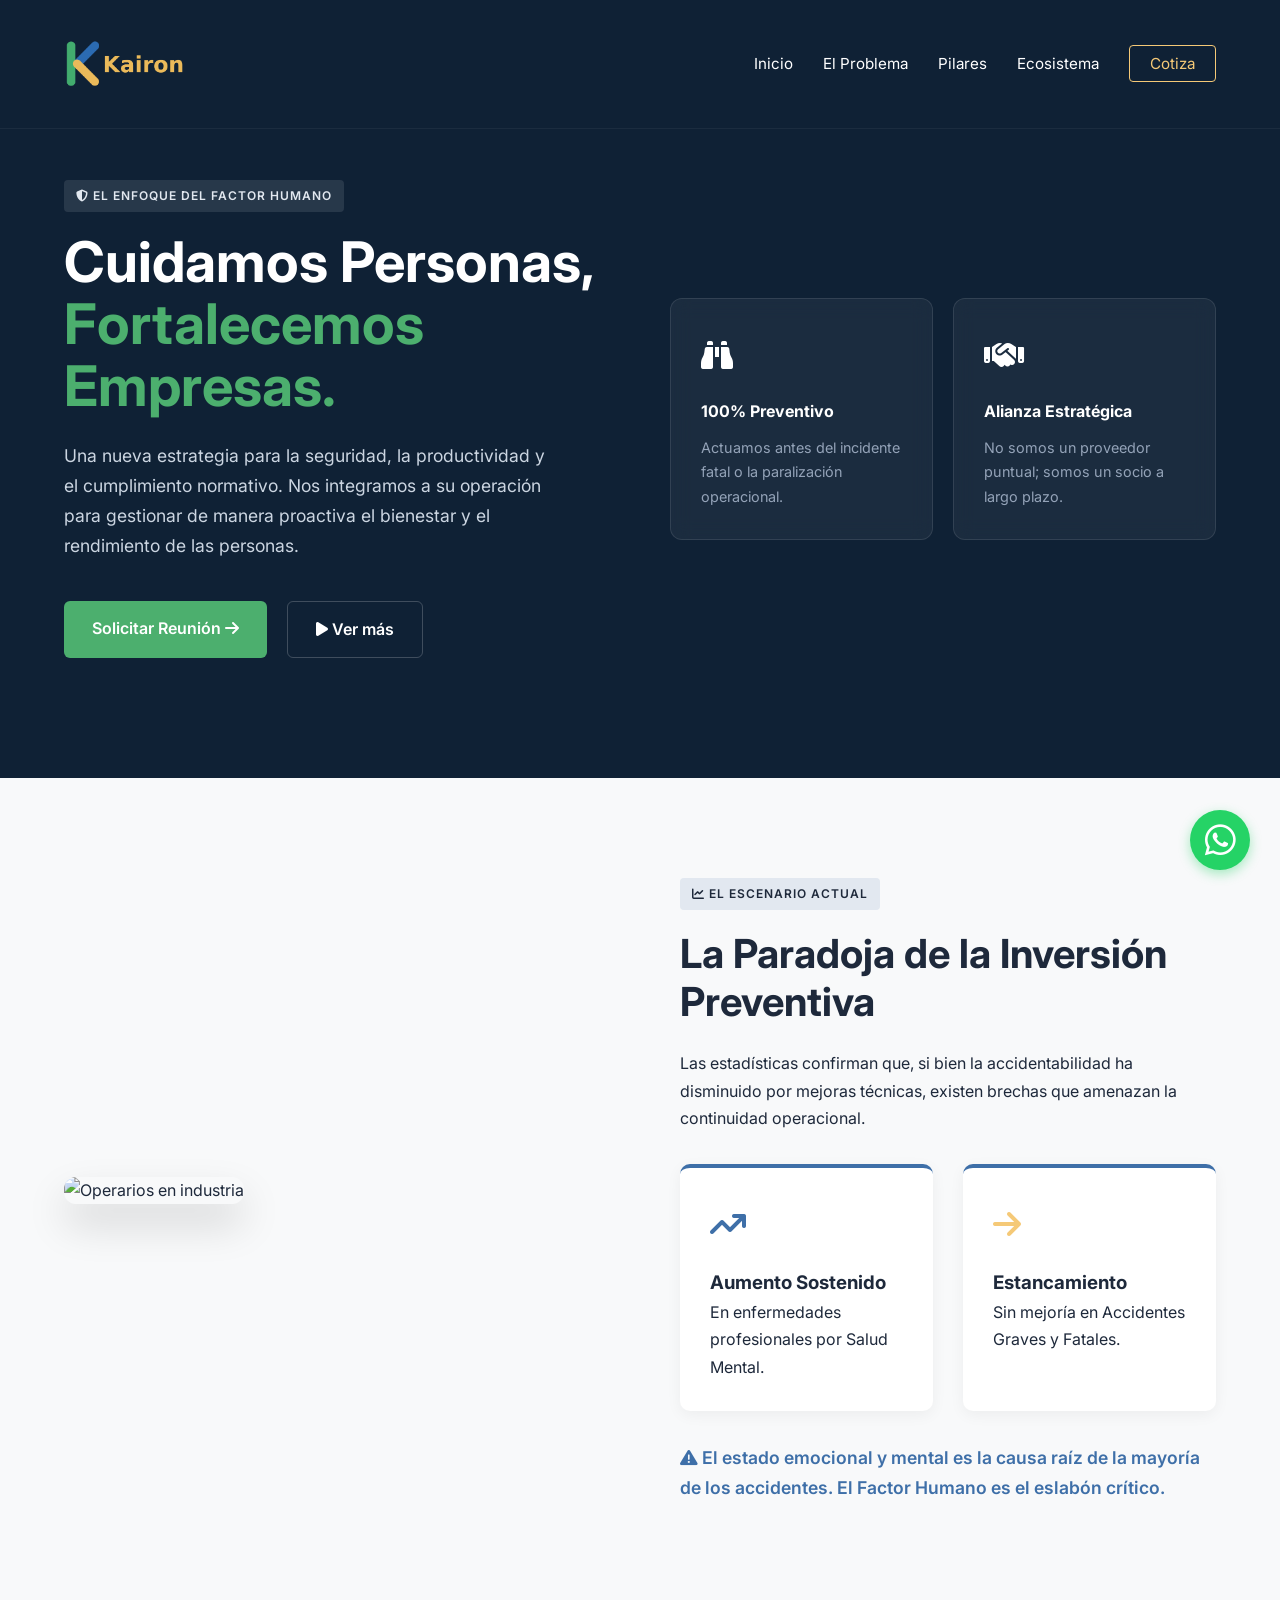
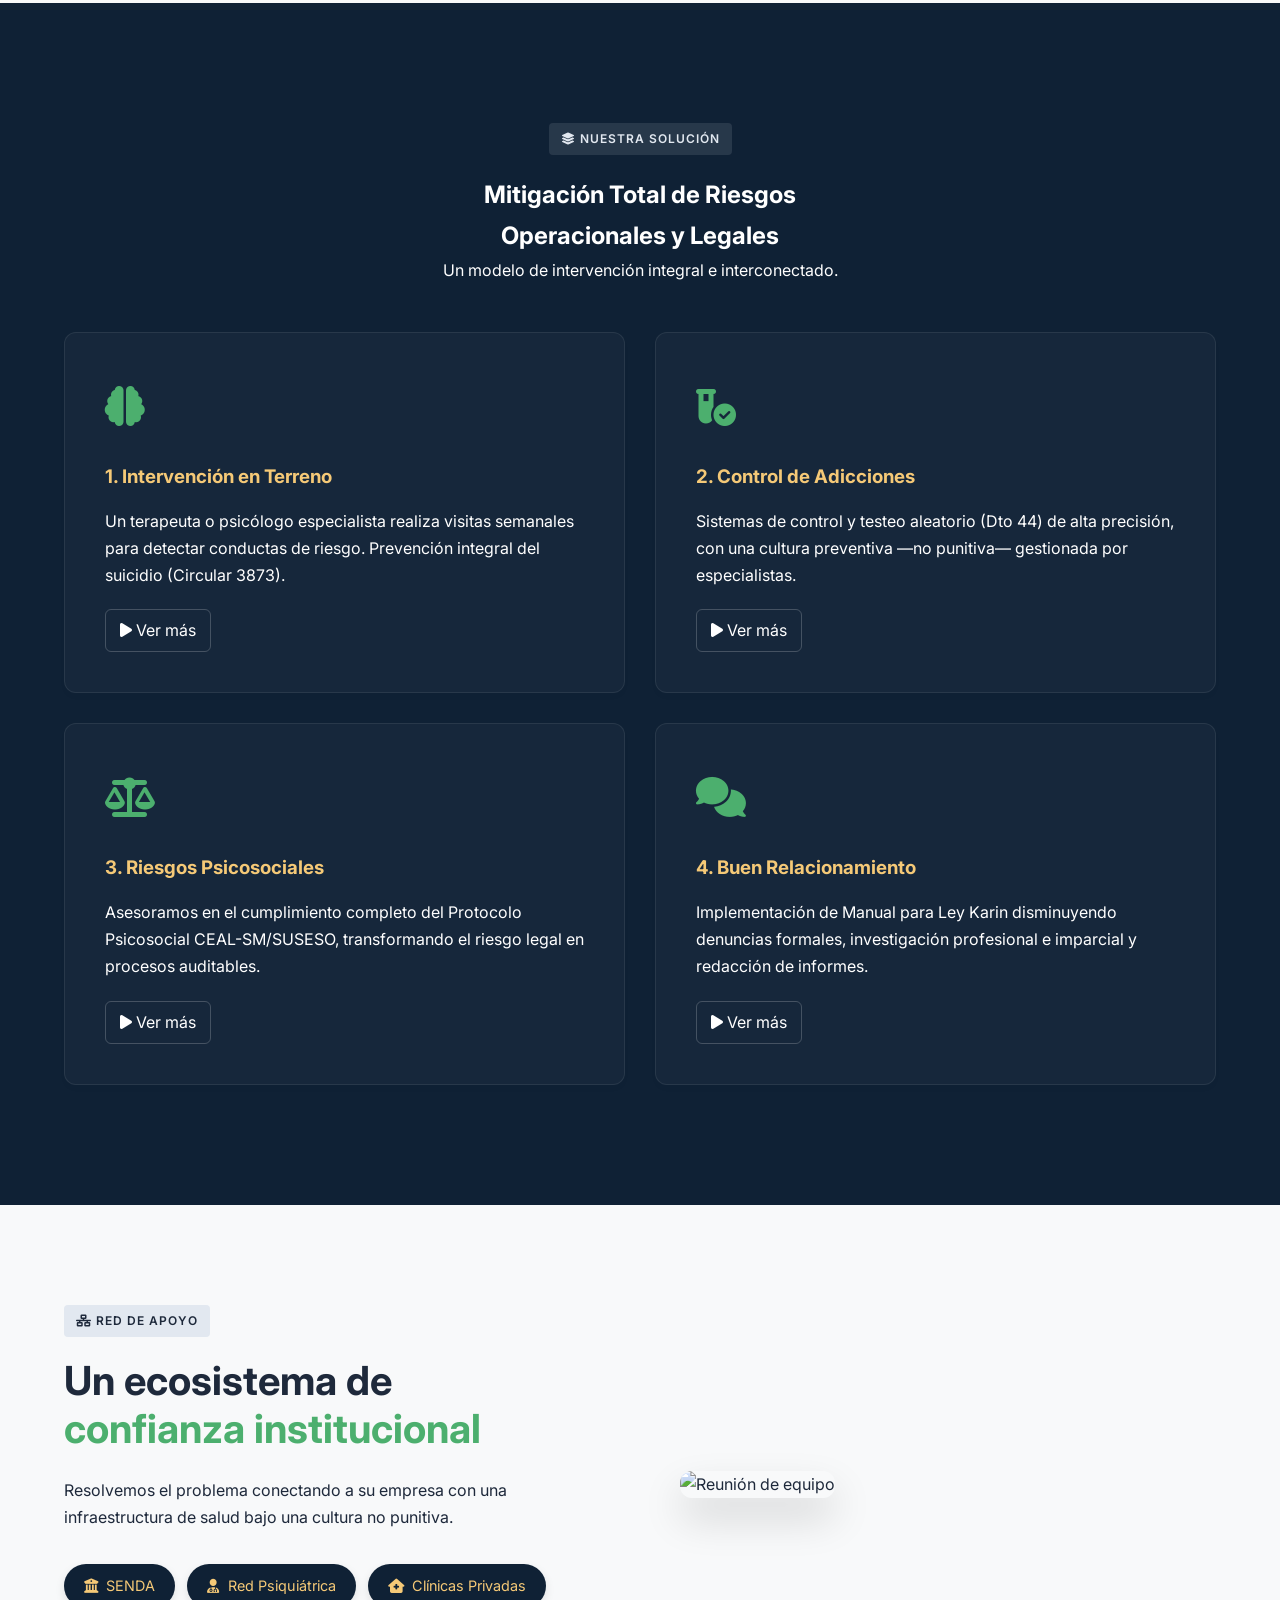
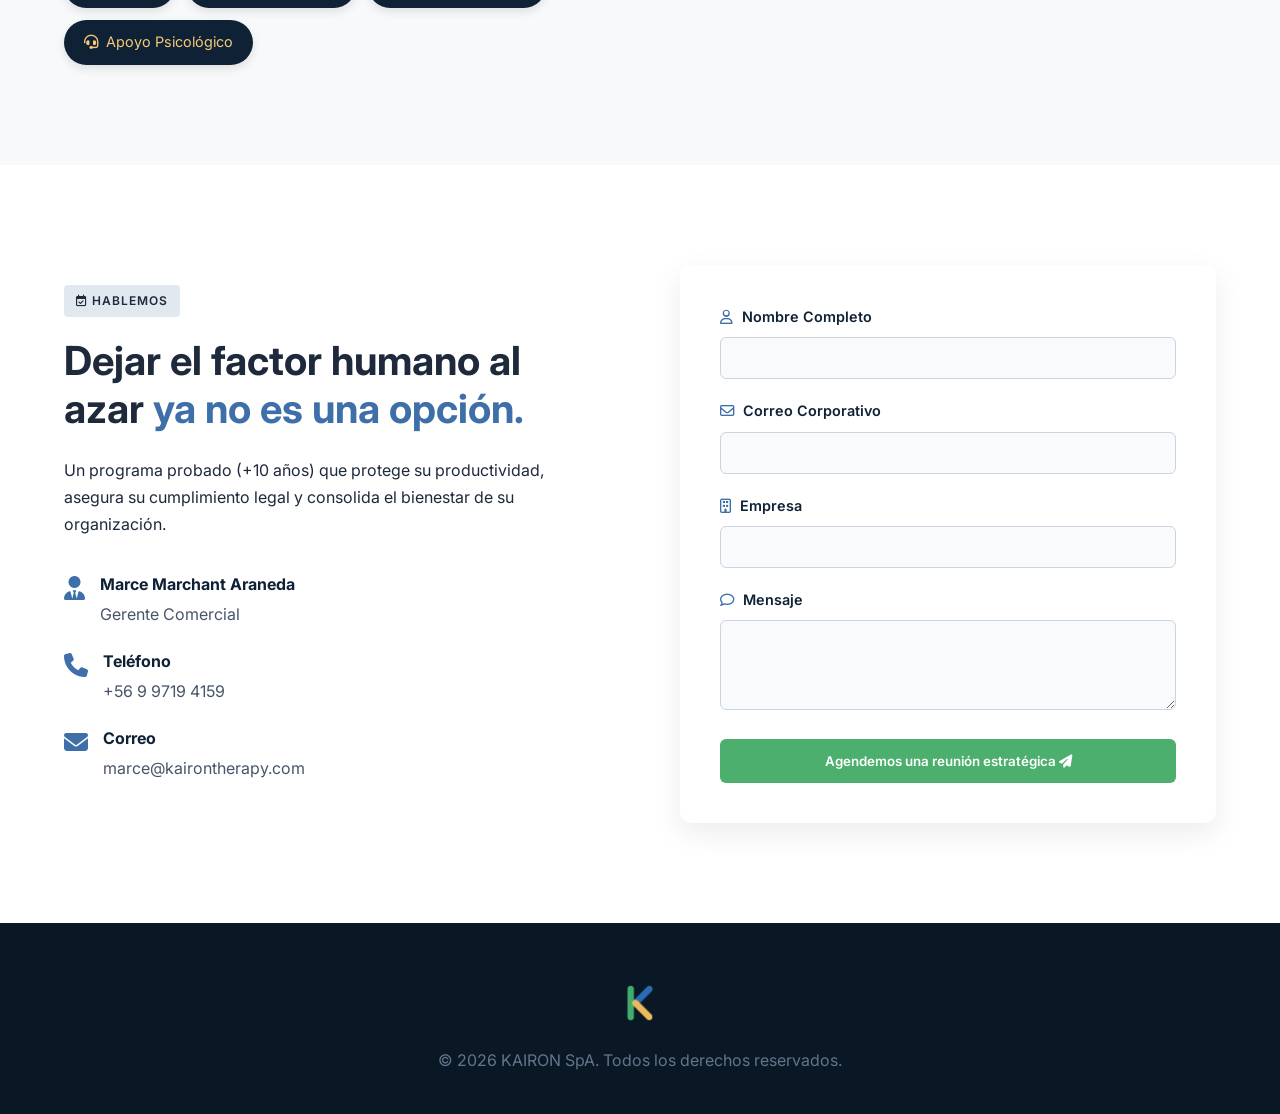
==== commit 27a4936d: "ajustes finales" ====
--- a/index.html
+++ b/index.html
@@ -33,7 +33,7 @@
     </nav>
 
     <!-- Hero Section con Imagen de Fondo -->
-    <section id="inicio" class="hero section-dark has-bg-img" style="background-image: url('https://images.unsplash.com/photo-1541888086425-d81bb19240f5?ixlib=rb-4.0.3&auto=format&fit=crop&w=1920&q=80');">
+    <section id="inicio" class="hero section-dark has-bg-img" style="background-image: url('https://static.vecteezy.com/system/resources/previews/069/178/831/non_2x/network-nodes-connections-digital-grid-dark-background-tech-concept-free-photo.jpg');">
         <div class="hero-overlay"></div>
         <div class="container hero-grid relative-z">
             <div class="hero-content">
@@ -71,7 +71,7 @@
             <div class="text-content">
                 <div class="badge-light"><i class="fa-solid fa-chart-line"></i> EL ESCENARIO ACTUAL</div>
                 <h2>La Paradoja de la Inversión Preventiva</h2>
-                <p class="subtitle">Las estadísticas confirman que, si bien la accidentabilidad ha disminuido por mejoras técnicas, existen brechas que amenazan la continuidad operacional.</p>
+                <p>Las estadísticas confirman que, si bien la accidentabilidad ha disminuido por mejoras técnicas, existen brechas que amenazan la continuidad operacional.</p>
                 
                 <div class="problem-grid mt-4">
                     <div class="problem-card">
@@ -161,22 +161,22 @@
                     <div class="detail-item">
                         <i class="fa-solid fa-user-tie highlight-blue"></i>
                         <div>
-                            <strong>Marce Marchant Araneda</strong><br>
-                            Gerente Comercial
+                            <strong>Marce Marchant Araneda</strong>
+                            <p>Gerente Comercial</p>
                         </div>
                     </div>
                     <div class="detail-item">
                         <i class="fa-solid fa-phone highlight-blue"></i>
                         <div>
-                            <strong>Teléfono</strong><br>
-                            +56 9 9719 4159
+                            <strong>Teléfono</strong>
+                            <p>+56 9 9719 4159</p>
                         </div>
                     </div>
                     <div class="detail-item">
                         <i class="fa-solid fa-envelope highlight-blue"></i>
                         <div>
-                            <strong>Correo</strong><br>
-                            marce@kairontherapy.com
+                            <strong>Correo</strong>
+                            <p>marce@kairontherapy.com</p>
                         </div>
                     </div>
                 </div>
--- a/assets/css/styles.css
+++ b/assets/css/styles.css
@@ -250,6 +250,7 @@
 
 .rounded-img {
     width: 100%;
+    height: 600px;
     border-radius: 12px;
     object-fit: cover;
 }
@@ -594,7 +595,7 @@
 
 /* =========================================
    ESTILOS PÁGINA PILARES (SERVICIOS)
-   ========================================= */
+========================================= */
 
 .pillar-section {
     padding: 100px 0;
